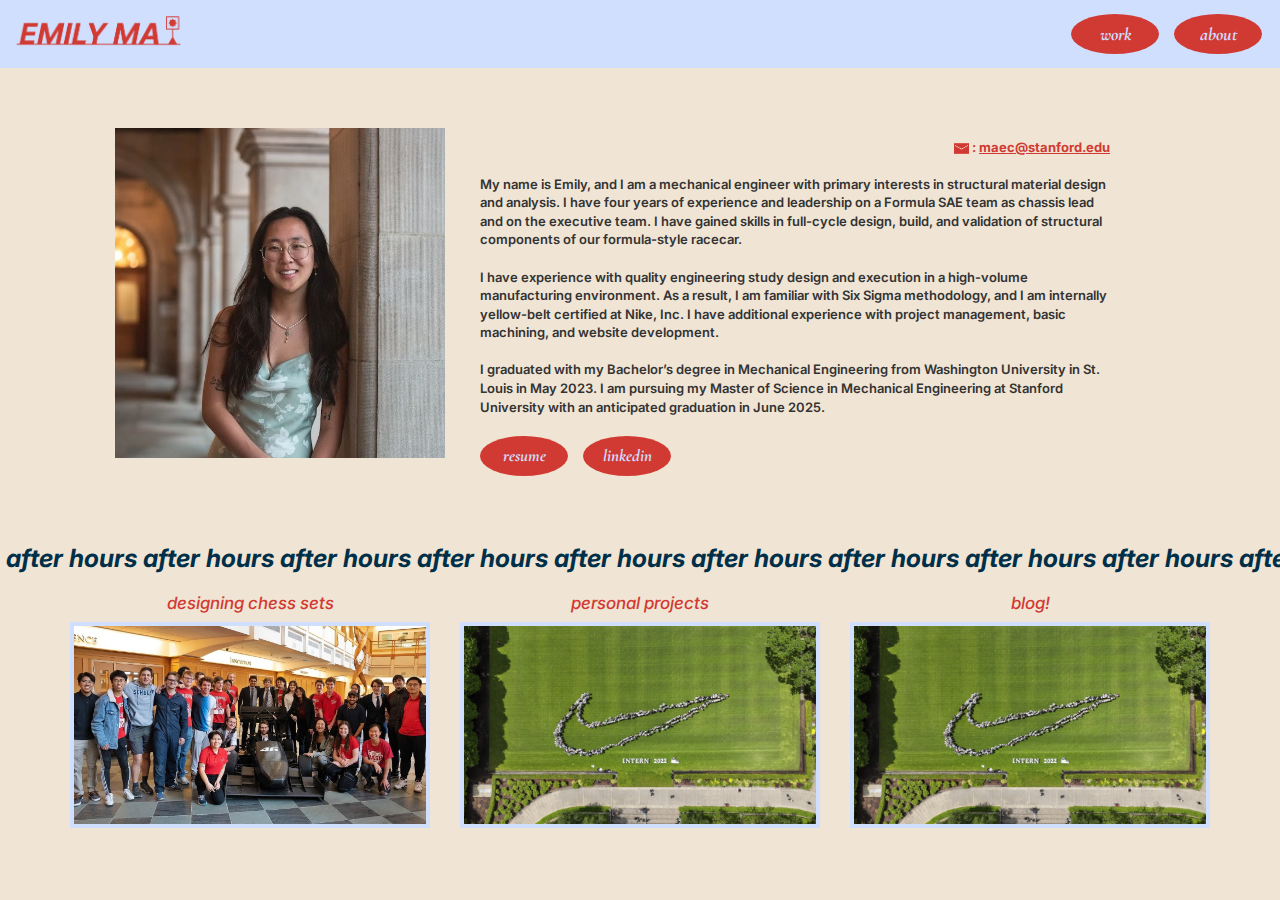
==== about.html @ 8ae1ced3 "font" ====
<!DOCTYPE html>

<html lang="en">
    <meta name="viewport" content="width=device-width, initial-scale=1.0">
    <head>
        <link rel="stylesheet" href="style.css">
        <meta charset="utf-8">
        <meta name="viewport" content="width=device-width, initial-scale=1">
        <link rel="stylesheet" href="https://maxcdn.bootstrapcdn.com/bootstrap/3.4.1/css/bootstrap.min.css">
        <script src="https://ajax.googleapis.com/ajax/libs/jquery/3.6.1/jquery.min.js"></script>
        <script src="https://maxcdn.bootstrapcdn.com/bootstrap/3.4.1/js/bootstrap.min.js"></script>
    </head>

    <!-- NAV BAR -->
    <body style=" background-color: #F0E4D4;">
        <div class="sticky">
            <div>
          <p style="float:left">
            <a style="all: unset;" href="index.html"> <img src="nameheader.png" style="width:180px;padding-top:1px;"></a>
            </p>
          </div>
          <ul>
            <li class="ellipse"><a style="text-decoration: none; color:#D1DFFF" href="about.html">about</a></li>
            <li class="ellipse"><a style="text-decoration: none; color:#D1DFFF" href="work.html">work</a></li>
          </ul>
          <div style="clear:both"></div>
    </div>
    <!-- NAV BAR -->


        <div class="container" style="padding:60px;">
            <div class="row">
              <div class="col-md-4">
                <img src="profilepic.jpeg" style="width:100%;"> 
              </div>
              <div class="col-md-7" style="padding:0px;padding-top: 10px; font-size:13px; font-family:INTER; font-weight:600; margin-left:20px; margin-right:20px;">
                 
                <p style="float:right; color:#D13A32;font-weight:bold;"><img src="mailicon.png" style="width:15px"> : <a style="all: unset; text-decoration:underline" href = "mailto: maec@stanford.edu">  maec@stanford.edu</a></p> 
                <br/><br/>
                My name is Emily, and I am a mechanical engineer with primary interests in structural 
                material design and analysis. I have four years of experience and leadership on a 
                Formula SAE team as chassis lead and on the executive team. I have gained skills in 
                full-cycle design, build, and validation of structural components of our formula-style 
                racecar.
                <br/> <br/> 
                I have experience with quality engineering study design and execution in a high-volume 
                manufacturing environment. As a result, I am familiar with Six Sigma methodology, and I 
                am internally yellow-belt certified at Nike, Inc. I have additional experience with 
                project management, basic machining, and website development.
                <br/> <br/> 
                I graduated with my Bachelor’s degree in Mechanical Engineering from Washington University 
                in St. Louis in May 2023. I am pursuing my Master of Science in Mechanical Engineering 
                at Stanford University with an anticipated graduation in June 2025. 

                 <br/> <br/> 
                    <ul>
                        <li class="ellipse" style="float:left; margin-left:0;"><a style="text-decoration: none; font-size:17px;text-align:center; color:#D1DFFF" href="https://drive.google.com/file/d/1CXwYgTkrgsG9aexU4aAZuic1C6-2WCBN/view?usp=sharing" target="_blank">resume</a></li>
                        <li class="ellipse" style="float:left"><a style="text-decoration: none; font-size:17px; text-align:center; color:#D1DFFF" href="https://www.linkedin.com/in/maec" target="_blank">linkedin</a></li>
                    </ul>
                    <div style="clear:both"></div>
                  
              </div>
            </div>    
        </div>

      <!--
    <div id="featured-works">
          <p  class="summary-experience-block-title" style="text-align:center;  font-size:25px; color:black; ">
              after hours
          </p>
    </div> -->

    <div class="scrolling_text">
      <div class="text">
          <span>&nbsp;after hours</span>
          <span>after hours</span>
          <span>after hours</span>
          <span>after hours</span>
          <span>after hours</span>
          <span>after hours</span>
          <span>after hours</span>
          <span>after hours</span>
          <span>after hours</span>
          <span>after hours</span>
          <span>after hours</span>
          <span>after hours</span>
  
      </div>
      <div class="text">
          <span>&nbsp;after hours</span>
          <span>after hours</span>
          <span>after hours</span>
          <span>after hours</span>
          <span>after hours</span>
          <span>after hours</span>
          <span>after hours</span>
          <span>after hours</span>
          <span>after hours</span>
          <span>after hours</span>
          <span>after hours</span>
          <span>after hours</span>
          
      </div>
  </div>

        <div class="container" style="padding-bottom:60px;">
          <div class="row">
            <div class="col-md-4" >
              <a style="all: unset;" href="washufsae.html"><p class="summary-experience-block-title" style="margin-top:20px; text-align: center;">designing chess sets</p> </a>
              <a style="all: unset;" href="washufsae.html"><img src="racing1.JPG" style="width:100%; display:block;" class="image-slideshow"></a>
                
            </div>
            <div class="col-md-4" >
              <a style="all: unset;" href="nike.html"><p class="summary-experience-block-title" style="margin-top:20px;text-align: center;">personal projects</p></a>
              <a style="all: unset;" href="nike.html"> <img src="nike1.jpg" style="width:100%; display:block;" class="image-slideshow"> </a>
              
            </div>
            <div class="col-md-4" >
              <a style="all: unset;" href="nike.html"><p class="summary-experience-block-title" style="margin-top:20px;text-align: center;">blog!</p></a>
              <a style="all: unset;" href="nike.html"> <img src="nike1.jpg" style="width:100%; display:block;" class="image-slideshow"> </a>
            </div>
          </div>    
        </div>
        


        
        
      
        
      </body>
</html>
---- style.css ----
@import url('https://fonts.googleapis.com/css2?family=ADLaM+Display&family=Cormorant+Garamond:ital,wght@0,300;1,400&family=Inter:wght@800&display=swap');
@import url('https://fonts.googleapis.com/css2?family=ADLaM+Display&family=Cormorant+Garamond:ital@1&family=Inter:wght@600;800&display=swap');

.dot {
    height: 105px;
    width: 105px;
    background-color: #bbb;
    border-radius: 50%;
    display: inline-block;
    text-align: center;
    top: 50%;
  }

.center {
    border: 5px solid;
    margin: auto;
    width: 50%;
    padding: 10px;
}

#notes-block {
    /*border: 2px solid green;*/
    margin:10px;
    font-size: smaller;
    font-family: 'Century Gothic';
    line-height: 90%;

}

#summary-experience-block {
    /*border: 2px solid green;*/
    
    margin:40px;
    margin-left:50px;
    margin-right:50px;
    font-size: 11px;
    font-family: 'Century Gothic';
    line-height: 90%;
    padding:20px;

}

.summary-experience-block-title {
    
    font-family: 'INTER';
    font-size: 17px;
    font-style:italic;
    font-weight:500;
    line-height: 90%;
    color: #D13A32;

}
#main-center-name-block {
    /*border: 2px solid green;*/
    margin:10px;
    font-family: 'Cormorant Garamond';
    font-weight:800;
    font-style:italic;
    font-size:larger;
    margin: auto;
    padding:10px;
    width:100%;
    max-width:600px;
}

#more {
    /*border: 2px solid green;*/
    font-family: 'Cormorant Garamond';
    font-weight:800;
    font-style:italic;
    font-size:18px;
    text-align:center;
}

#more-parent {
    /*border: 2px solid green;*/
    margin: 0 auto;
    width:100px;
}
.sticky{
    position:sticky;
    top: 0px;
    background-color: #D1DFFF;
    color: #fff;
    padding: 13px;
    padding-bottom:8px;
    text-align:center;
    font-size:18px;
    z-index: 10;
}



ul {
    list-style-type: none;
    margin: 0;
    padding: 0;
        
}
li {
    display: inline;
    float: right;
    margin-right:5px;
    margin-left:10px;

}
a {
    display: block;
    padding: 8px;
    background-color: #dddddd;
    color:#D1DFFF;
    text-decoration: none;
    font-family:'Cormorant Garamond';
    font-style:italic;
    font-weight:800;

}
.ellipse:hover {
    background-color: #9a2822;
}
.ellipse{
    background-color: #D13A32;
    height: 40px;
    width: 88px;
    border-radius: 50%; 
    margin-top:1px;
    margin-bottom:5px;
}
.ellipse-more:hover {
    background-color: #aac4ff;
}
.ellipse-more{
    background-color: #D1DFFF;
    height: 40px;
    width: 88px;
    border-radius: 50%; 
}
    
#email-hove:hover {
    color: #9a2822;
}


.col-md-6 {
    margin-top:10px; 
    padding-bottom:10px;
}

.vert-center{
    display: flex;
    align-items: center;
    justify-content: center;
    height: 74vh;
    min-height:300px;
    
}
.image-slideshow{
    display:none;
    border:4px solid #D1DFFF;
}


.about-subheading-role-description{
    text-decoration: none;
    font-family:'Cormorant Garamond';
    font-style:italic;
    font-weight:800;
    font-size:medium;
}



.scrolling_text {
    width: 100%;
    overflow: hidden;
    display: flex;
    white-space: nowrap;
    font-weight: 800;
}

@keyframes animate_text {
    from {
      transform: translate3d(0, 0, 0);
    }
    to {
      transform: translate3d(-100%, 0, 0);
    }
}
.text {
    font-size: 25px;
    color: #003049;
    animation: animate_text 30s linear infinite; /* The animation property */
    font-family: 'INTER';
    font-weight: 700;
    font-style:italic;
}

.image-test {
    opacity: 1;
    display: block;
    width: 100%;
    height: auto;
    transition: .5s ease;
    backface-visibility: hidden;
  }

.middle-test {
    transition: .5s ease;
    opacity: 0;
    position: absolute;
    top: 50%;
    left: 50%;
    transform: translate(-50%, -50%);
    -ms-transform: translate(-50%, -50%);
    text-align: center;
  }

/* experience photo darkens on hover */
.container-test:hover .image-test {
    filter:brightness(70%);     
}

.container-test:hover .middle-test {
    opacity: 1;
  }
  
/* hovering over experience shows */
.text-test {
    background-color: #003049;
    color: #D1DFFF;
    font-size: 13px;
    font-family:Georgia;
    padding: 16px 16px;
  }

  .bold-on-hover a:hover {
    all:unset;
    font-weight: bolder;
    color: #003049;
  }
  .bold-on-hover{
    all:unset;
    
    
  }
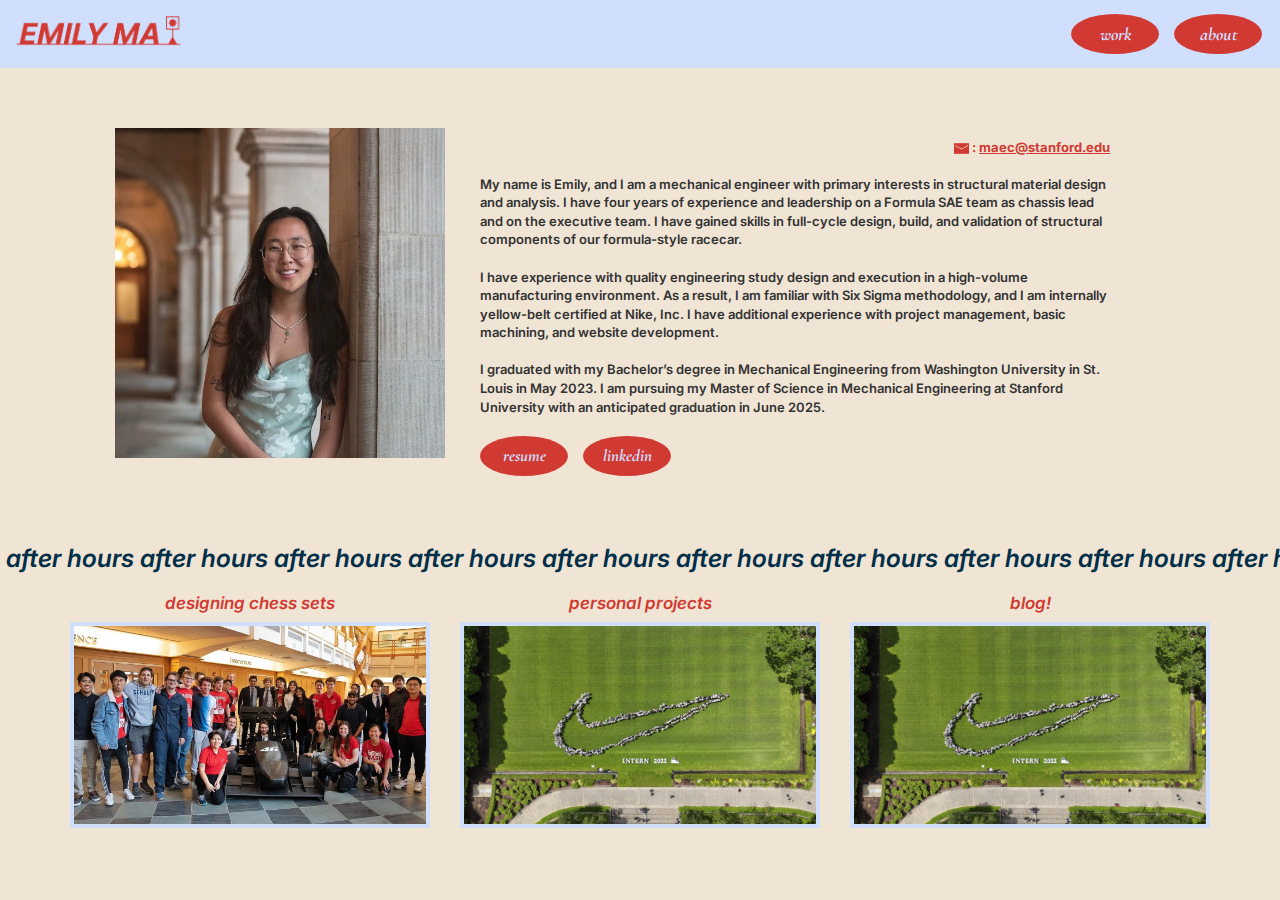
==== commit 58b61067: "this is the one" ====
--- a/about.html
+++ b/about.html
@@ -71,8 +71,10 @@
     </div> -->
 
     <div class="scrolling_text">
-      <div class="text">
+      <div class="text" style="font-family:INTER; font-weight:600;">
           <span>&nbsp;after hours</span>
+          <span>after hours</span>
+          <span>after hours</span>
           <span>after hours</span>
           <span>after hours</span>
           <span>after hours</span>
@@ -99,6 +101,8 @@
           <span>after hours</span>
           <span>after hours</span>
           <span>after hours</span>
+          <span>after hours</span>
+          <span>after hours</span>
           
       </div>
   </div>
@@ -106,18 +110,36 @@
         <div class="container" style="padding-bottom:60px;">
           <div class="row">
             <div class="col-md-4" >
-              <a style="all: unset;" href="washufsae.html"><p class="summary-experience-block-title" style="margin-top:20px; text-align: center;">designing chess sets</p> </a>
-              <a style="all: unset;" href="washufsae.html"><img src="racing1.JPG" style="width:100%; display:block;" class="image-slideshow"></a>
+              <a style="all: unset;" href="washufsae.html">
+                <p class="summary-experience-block-title" style="margin-top:20px; text-align: center; font-family:INTER; font-weight:600;">
+                  designing chess sets
+                </p> 
+              </a>
+              <a style="all: unset;" href="washufsae.html">
+                <img src="racing1.JPG" style="width:100%; display:block;" class="image-slideshow">
+              </a>
                 
             </div>
             <div class="col-md-4" >
-              <a style="all: unset;" href="nike.html"><p class="summary-experience-block-title" style="margin-top:20px;text-align: center;">personal projects</p></a>
-              <a style="all: unset;" href="nike.html"> <img src="nike1.jpg" style="width:100%; display:block;" class="image-slideshow"> </a>
+              <a style="all: unset;" href="nike.html">
+                <p class="summary-experience-block-title" style="margin-top:20px;text-align: center; font-family:INTER; font-weight:600;">
+                  personal projects
+                </p>
+              </a>
+              <a style="all: unset;" href="nike.html"> 
+                <img src="nike1.jpg" style="width:100%; display:block;" class="image-slideshow"> 
+              </a>
               
             </div>
             <div class="col-md-4" >
-              <a style="all: unset;" href="nike.html"><p class="summary-experience-block-title" style="margin-top:20px;text-align: center;">blog!</p></a>
-              <a style="all: unset;" href="nike.html"> <img src="nike1.jpg" style="width:100%; display:block;" class="image-slideshow"> </a>
+              <a style="all: unset;" href="nike.html">
+                <p class="summary-experience-block-title" style="margin-top:20px;text-align: center;font-family:INTER; font-weight:600;">
+                  blog!
+                </p>
+              </a>
+              <a style="all: unset;" href="nike.html"> 
+                <img src="nike1.jpg" style="width:100%; display:block;" class="image-slideshow"> 
+              </a>
             </div>
           </div>    
         </div>
--- a/style.css
+++ b/style.css
@@ -175,7 +175,8 @@
     overflow: hidden;
     display: flex;
     white-space: nowrap;
-    font-weight: 800;
+    font-weight:600;
+
 }
 
 @keyframes animate_text {
@@ -191,7 +192,7 @@
     color: #003049;
     animation: animate_text 30s linear infinite; /* The animation property */
     font-family: 'INTER';
-    font-weight: 700;
+    font-weight:600;
     font-style:italic;
 }
 
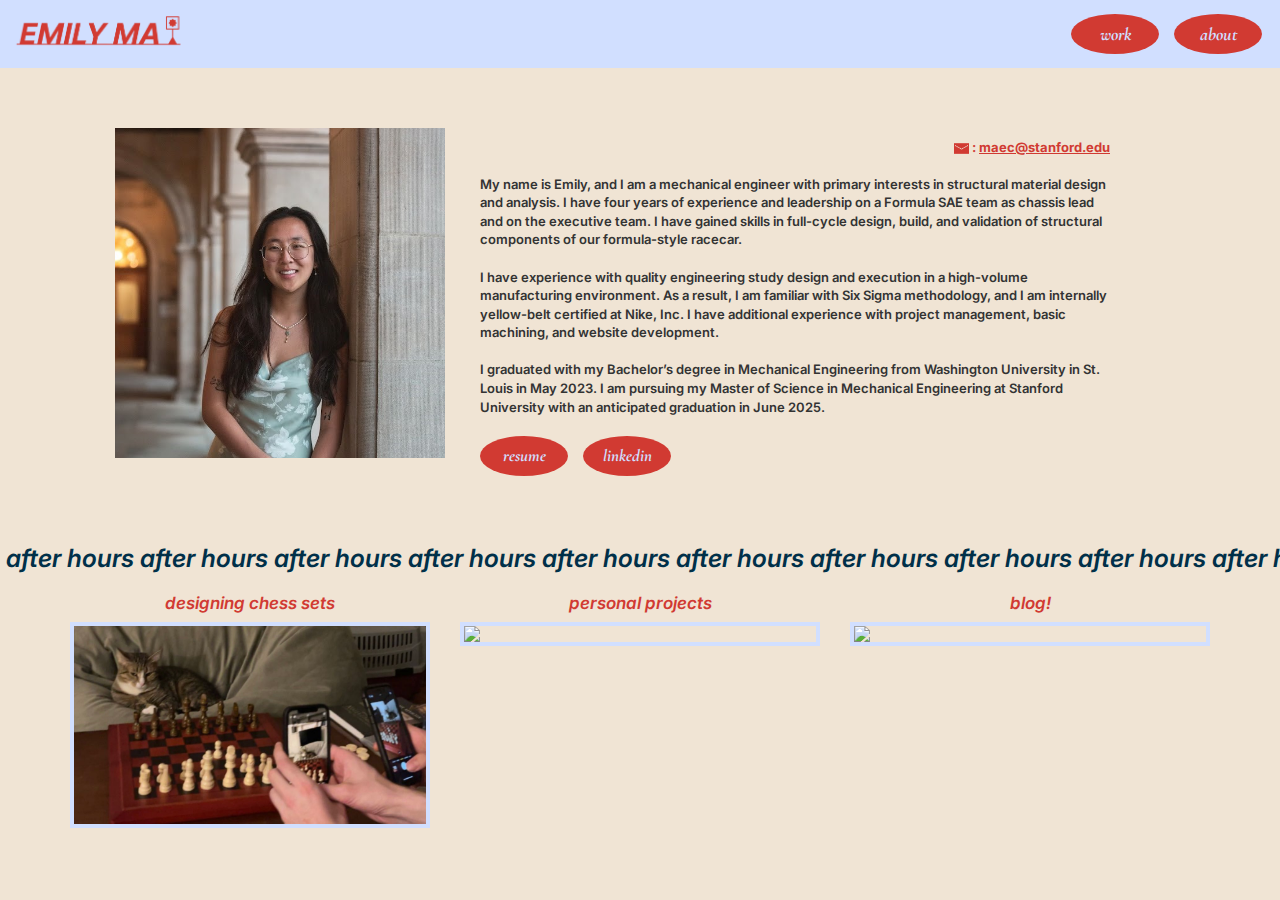
==== commit c60b95e5: "final test" ====
--- a/about.html
+++ b/about.html
@@ -111,34 +111,34 @@
           <div class="row">
             <div class="col-md-4" >
               <a style="all: unset;" href="washufsae.html">
-                <p class="summary-experience-block-title" style="margin-top:20px; text-align: center; font-family:INTER; font-weight:600;">
+                <p class="summary-experience-block-title" style="margin-top:20px; text-align: center; font-family:INTER; font-weight:600; font-style:italic;">
                   designing chess sets
                 </p> 
               </a>
               <a style="all: unset;" href="washufsae.html">
-                <img src="racing1.JPG" style="width:100%; display:block;" class="image-slideshow">
+                <img src="chess1.JPG" style="width:100%; display:block;" class="image-slideshow">
               </a>
                 
             </div>
             <div class="col-md-4" >
               <a style="all: unset;" href="nike.html">
-                <p class="summary-experience-block-title" style="margin-top:20px;text-align: center; font-family:INTER; font-weight:600;">
+                <p class="summary-experience-block-title" style="margin-top:20px;text-align: center; font-family:INTER; font-weight:600; font-style:italic;">
                   personal projects
                 </p>
               </a>
               <a style="all: unset;" href="nike.html"> 
-                <img src="nike1.jpg" style="width:100%; display:block;" class="image-slideshow"> 
+                <img src="makerspace2.jpg" style="width:100%; display:block;" class="image-slideshow"> 
               </a>
               
             </div>
             <div class="col-md-4" >
               <a style="all: unset;" href="nike.html">
-                <p class="summary-experience-block-title" style="margin-top:20px;text-align: center;font-family:INTER; font-weight:600;">
+                <p class="summary-experience-block-title" style="margin-top:20px;text-align: center;font-family:INTER; font-weight:600;font-style:italic;">
                   blog!
                 </p>
               </a>
               <a style="all: unset;" href="nike.html"> 
-                <img src="nike1.jpg" style="width:100%; display:block;" class="image-slideshow"> 
+                <img src="blog.jpg" style="width:100%; display:block;" class="image-slideshow"> 
               </a>
             </div>
           </div>    
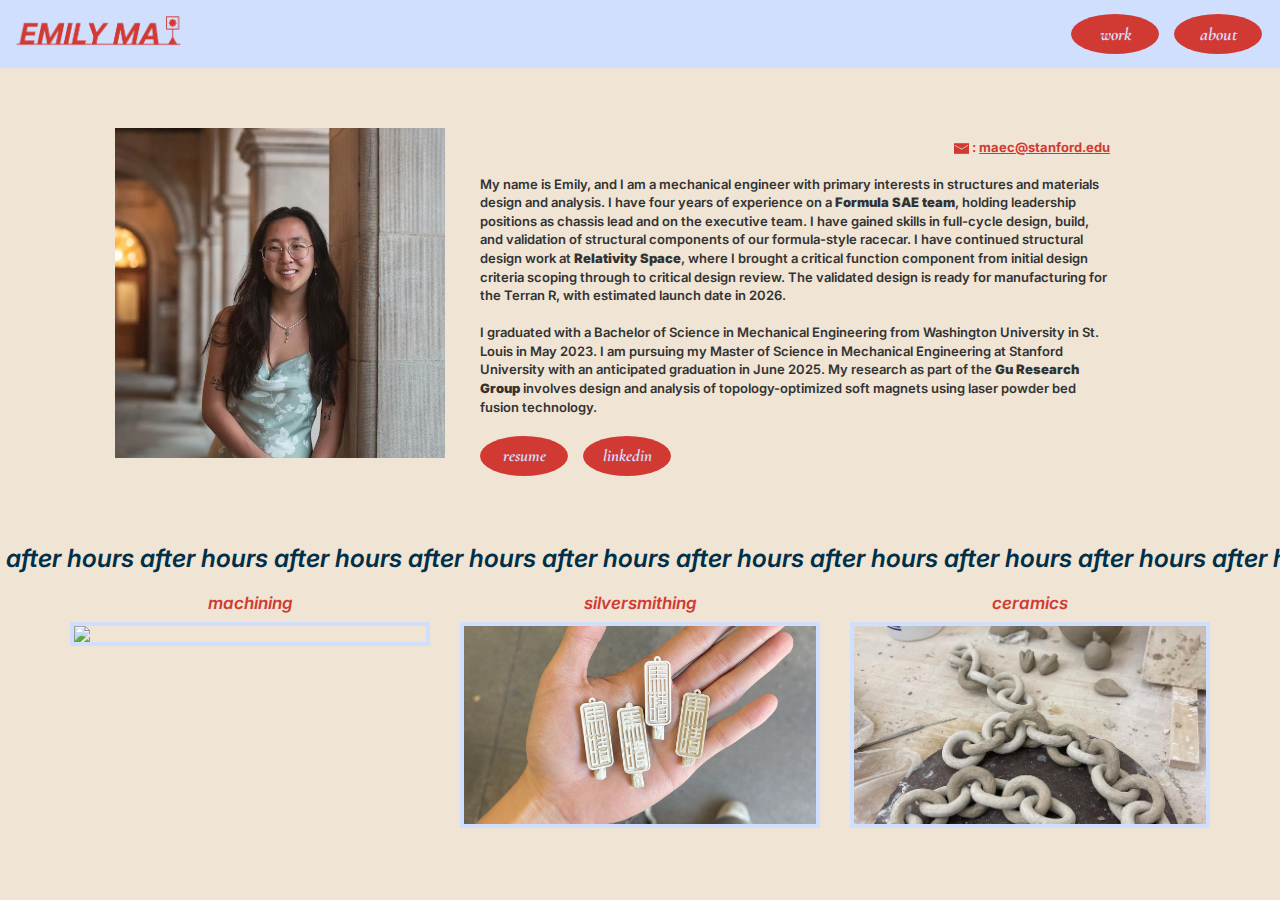
==== commit 721fdaf9: "adding to about page" ====
--- a/about.html
+++ b/about.html
@@ -25,8 +25,7 @@
           </ul>
           <div style="clear:both"></div>
     </div>
-    <!-- NAV BAR -->
-
+ 
 
         <div class="container" style="padding:60px;">
             <div class="row">
@@ -37,20 +36,25 @@
                  
                 <p style="float:right; color:#D13A32;font-weight:bold;"><img src="mailicon.png" style="width:15px"> : <a style="all: unset; text-decoration:underline" href = "mailto: maec@stanford.edu">  maec@stanford.edu</a></p> 
                 <br/><br/>
-                My name is Emily, and I am a mechanical engineer with primary interests in structural 
-                material design and analysis. I have four years of experience and leadership on a 
-                Formula SAE team as chassis lead and on the executive team. I have gained skills in 
+                My name is Emily, and I am a mechanical engineer with primary interests in structures and 
+                materials design and analysis. I have four years of experience on a <a href="https://washuracing.com/" id="about-link-hov">Formula SAE team</a>, 
+                holding leadership positions as chassis lead and on the executive team. I have gained skills in 
                 full-cycle design, build, and validation of structural components of our formula-style 
-                racecar.
-                <br/> <br/> 
+                racecar. I have continued structural design work at <a href="https://www.relativityspace.com/" id="about-link-hov">Relativity Space</a>, where I brought a critical 
+                function component from initial design criteria scoping through to critical design review. 
+                The validated design is ready for manufacturing for the Terran R, with estimated launch date in 2026.
+                <!--<br/> <br/> 
                 I have experience with quality engineering study design and execution in a high-volume 
                 manufacturing environment. As a result, I am familiar with Six Sigma methodology, and I 
                 am internally yellow-belt certified at Nike, Inc. I have additional experience with 
-                project management, basic machining, and website development.
+                project management, basic machining, and website development. 
+                -->
                 <br/> <br/> 
-                I graduated with my Bachelor’s degree in Mechanical Engineering from Washington University 
+                I graduated with a Bachelor of Science in Mechanical Engineering from Washington University 
                 in St. Louis in May 2023. I am pursuing my Master of Science in Mechanical Engineering 
-                at Stanford University with an anticipated graduation in June 2025. 
+                at Stanford University with an anticipated graduation in June 2025. My research 
+                as part of the <a href="https://gulab.stanford.edu/" id="about-link-hov">Gu Research Group</a> involves design and analysis of 
+                 topology-optimized soft magnets using laser powder bed fusion technology.
 
                  <br/> <br/> 
                     <ul>
@@ -63,12 +67,6 @@
             </div>    
         </div>
 
-      <!--
-    <div id="featured-works">
-          <p  class="summary-experience-block-title" style="text-align:center;  font-size:25px; color:black; ">
-              after hours
-          </p>
-    </div> -->
 
     <div class="scrolling_text">
       <div class="text" style="font-family:INTER; font-weight:600;">
@@ -110,35 +108,35 @@
         <div class="container" style="padding-bottom:60px;">
           <div class="row">
             <div class="col-md-4" >
-              <a style="all: unset;" href="washufsae.html">
+              <a style="all: unset;" href="personalproject.html">
                 <p class="summary-experience-block-title" style="margin-top:20px; text-align: center; font-family:INTER; font-weight:600; font-style:italic;">
-                  designing chess sets
+                  machining
                 </p> 
               </a>
-              <a style="all: unset;" href="washufsae.html">
-                <img src="chess1.JPG" style="width:100%; display:block;" class="image-slideshow">
+              <a style="all: unset;" href="personalproject.html">
+                <img src="machining.JPG" style="width:100%; display:block;" class="image-slideshow">
               </a>
                 
             </div>
             <div class="col-md-4" >
-              <a style="all: unset;" href="nike.html">
+              <a style="all: unset;" href="silversmithing.html">
                 <p class="summary-experience-block-title" style="margin-top:20px;text-align: center; font-family:INTER; font-weight:600; font-style:italic;">
-                  personal projects
+                  silversmithing
                 </p>
               </a>
-              <a style="all: unset;" href="nike.html"> 
-                <img src="makerspace2.jpg" style="width:100%; display:block;" class="image-slideshow"> 
+              <a style="all: unset;" href="silversmithing.html"> 
+                <img src="silversmithing.jpg" style="width:100%; display:block;" class="image-slideshow"> 
               </a>
               
             </div>
             <div class="col-md-4" >
-              <a style="all: unset;" href="nike.html">
+              <a style="all: unset;" href="ceramics.html">
                 <p class="summary-experience-block-title" style="margin-top:20px;text-align: center;font-family:INTER; font-weight:600;font-style:italic;">
-                  blog!
+                  ceramics
                 </p>
               </a>
-              <a style="all: unset;" href="nike.html"> 
-                <img src="blog.jpg" style="width:100%; display:block;" class="image-slideshow"> 
+              <a style="all: unset;" href="ceramics.html"> 
+                <img src="ceramics.jpg" style="width:100%; display:block;" class="image-slideshow"> 
               </a>
             </div>
           </div>    
--- a/style.css
+++ b/style.css
@@ -1,5 +1,6 @@
 @import url('https://fonts.googleapis.com/css2?family=ADLaM+Display&family=Cormorant+Garamond:ital,wght@0,300;1,400&family=Inter:wght@800&display=swap');
 @import url('https://fonts.googleapis.com/css2?family=ADLaM+Display&family=Cormorant+Garamond:ital@1&family=Inter:wght@600;800&display=swap');
+@import url('https://fonts.googleapis.com/css2?family=Libre+Baskerville:ital,wght@0,400;0,700;1,400&display=swap');
 
 .dot {
     height: 105px;
@@ -76,6 +77,38 @@
     /*border: 2px solid green;*/
     margin: 0 auto;
     width:100px;
+}
+
+#about-link-hov {
+    all:unset;
+    font-weight:bolder
+
+}
+
+#about-link-hov:hover {
+    color: #9a2822;
+}
+
+#personalproject-heading{
+    font-family:'Libre Baskerville';
+    font-weight:700;
+    font-size:40px;
+    color: #023f7a;
+}
+.personalproject-subheading{
+    all:unset;
+    font-family:'Libre Baskerville';
+    font-weight:700;
+    font-size:30px;
+    color: #023f7a;
+    padding-right:30px;
+    position:absolute;
+    right: 50px;
+}
+
+.personalproject-caption{
+    all:unset;
+    font-size:20;
 }
 .sticky{
     position:sticky;
@@ -247,7 +280,29 @@
 
   
   
-  
-
-
-  
+  #background-mahjong-bird{
+    padding-top:30px;
+    margin-top:10px;
+    background-image: url("path1789.png");
+    background-repeat: no-repeat, repeat;
+
+    background-size:30%;
+    background-attachment: fixed;
+    background-position: 2% 100px;
+    
+    
+    
+    /*
+    
+    background-repeat: repeat-y;
+    background-position: 2% 0%;
+    
+    background-repeat:no-repeat;
+    
+    */
+    
+  }
+  
+
+
+  
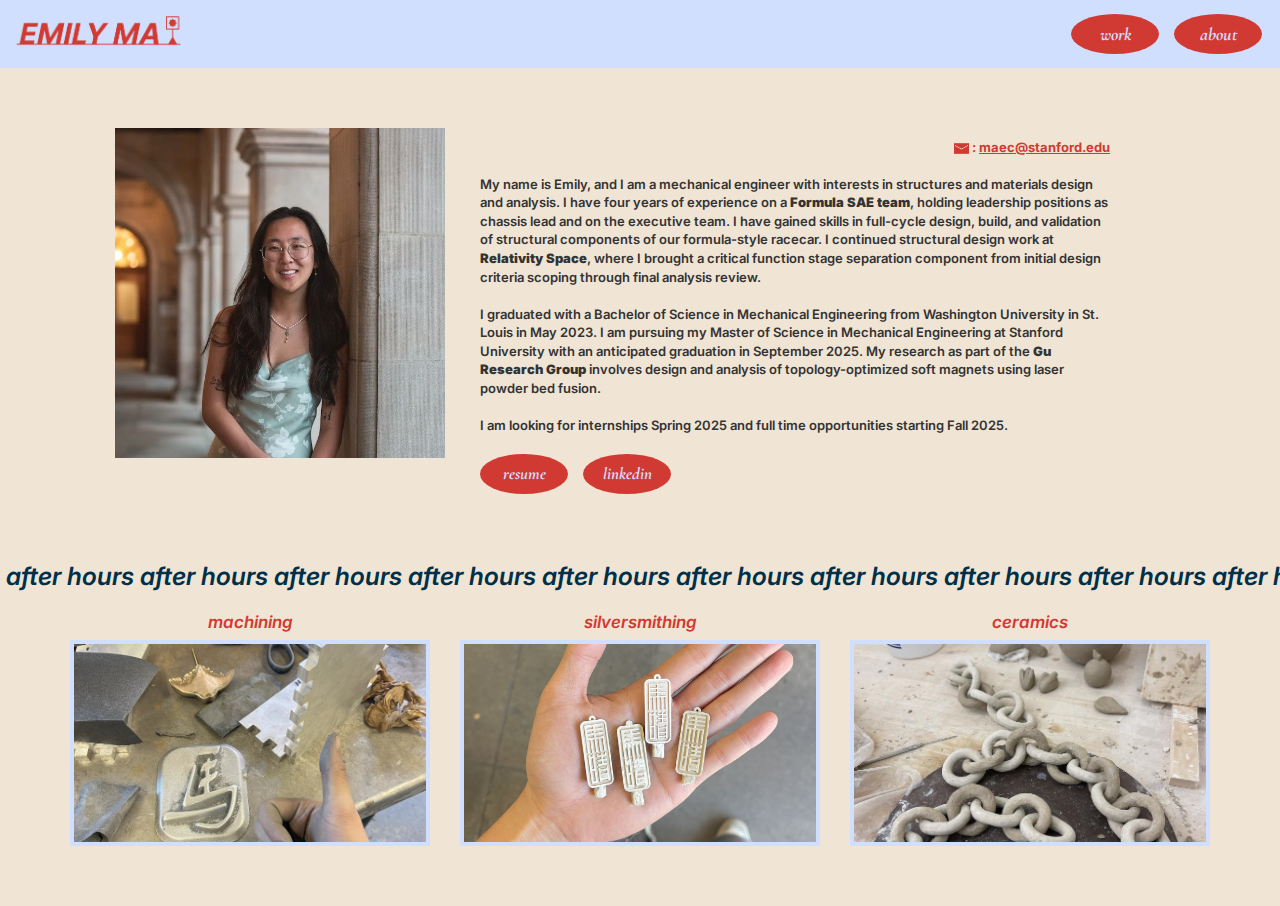
==== commit 5e24a737: "sorry for party rocking" ====
--- a/about.html
+++ b/about.html
@@ -12,7 +12,7 @@
     </head>
 
     <!-- NAV BAR -->
-    <body style=" background-color: #F0E4D4;">
+    <body style=" background-color: #F0E4D4;padding-top:0px;">
         <div class="sticky">
             <div>
           <p style="float:left">
@@ -36,14 +36,17 @@
                  
                 <p style="float:right; color:#D13A32;font-weight:bold;"><img src="mailicon.png" style="width:15px"> : <a style="all: unset; text-decoration:underline" href = "mailto: maec@stanford.edu">  maec@stanford.edu</a></p> 
                 <br/><br/>
-                My name is Emily, and I am a mechanical engineer with primary interests in structures and 
+                My name is Emily, and I am a mechanical engineer with interests in structures and 
                 materials design and analysis. I have four years of experience on a <a href="https://washuracing.com/" id="about-link-hov">Formula SAE team</a>, 
                 holding leadership positions as chassis lead and on the executive team. I have gained skills in 
                 full-cycle design, build, and validation of structural components of our formula-style 
-                racecar. I have continued structural design work at <a href="https://www.relativityspace.com/" id="about-link-hov">Relativity Space</a>, where I brought a critical 
-                function component from initial design criteria scoping through to critical design review. 
-                The validated design is ready for manufacturing for the Terran R, with estimated launch date in 2026.
-                <!--<br/> <br/> 
+                racecar. I continued structural design work at <a href="https://www.relativityspace.com/" id="about-link-hov">Relativity Space</a>, where I brought a critical 
+                function stage separation component from initial design criteria scoping through final analysis review. 
+                 <!--<br/> <br/> 
+
+
+                  The validated design motivates the critical design review for the component, which will fly with Terran R in 2026.
+               
                 I have experience with quality engineering study design and execution in a high-volume 
                 manufacturing environment. As a result, I am familiar with Six Sigma methodology, and I 
                 am internally yellow-belt certified at Nike, Inc. I have additional experience with 
@@ -52,11 +55,13 @@
                 <br/> <br/> 
                 I graduated with a Bachelor of Science in Mechanical Engineering from Washington University 
                 in St. Louis in May 2023. I am pursuing my Master of Science in Mechanical Engineering 
-                at Stanford University with an anticipated graduation in June 2025. My research 
+                at Stanford University with an anticipated graduation in September 2025. My research 
                 as part of the <a href="https://gulab.stanford.edu/" id="about-link-hov">Gu Research Group</a> involves design and analysis of 
-                 topology-optimized soft magnets using laser powder bed fusion technology.
+                 topology-optimized soft magnets using laser powder bed fusion.
 
                  <br/> <br/> 
+                I am looking for internships Spring 2025 and full time opportunities starting Fall 2025.
+                <br/> <br/> 
                     <ul>
                         <li class="ellipse" style="float:left; margin-left:0;"><a style="text-decoration: none; font-size:17px;text-align:center; color:#D1DFFF" href="https://drive.google.com/file/d/1CXwYgTkrgsG9aexU4aAZuic1C6-2WCBN/view?usp=sharing" target="_blank">resume</a></li>
                         <li class="ellipse" style="float:left"><a style="text-decoration: none; font-size:17px; text-align:center; color:#D1DFFF" href="https://www.linkedin.com/in/maec" target="_blank">linkedin</a></li>
@@ -114,7 +119,7 @@
                 </p> 
               </a>
               <a style="all: unset;" href="personalproject.html">
-                <img src="machining.JPG" style="width:100%; display:block;" class="image-slideshow">
+                <img src="machining2.jpg" style="width:100%; display:block;" class="image-slideshow">
               </a>
                 
             </div>
@@ -130,14 +135,13 @@
               
             </div>
             <div class="col-md-4" >
-              <a style="all: unset;" href="ceramics.html">
+              
                 <p class="summary-experience-block-title" style="margin-top:20px;text-align: center;font-family:INTER; font-weight:600;font-style:italic;">
                   ceramics
                 </p>
-              </a>
-              <a style="all: unset;" href="ceramics.html"> 
+                            
                 <img src="ceramics.jpg" style="width:100%; display:block;" class="image-slideshow"> 
-              </a>
+              
             </div>
           </div>    
         </div>
--- a/style.css
+++ b/style.css
@@ -192,6 +192,11 @@
     border:4px solid #D1DFFF;
 }
 
+.image-slideshow2{
+    display:none;
+    border:4px solid #D1DFFF;
+}
+
 
 .about-subheading-role-description{
     text-decoration: none;
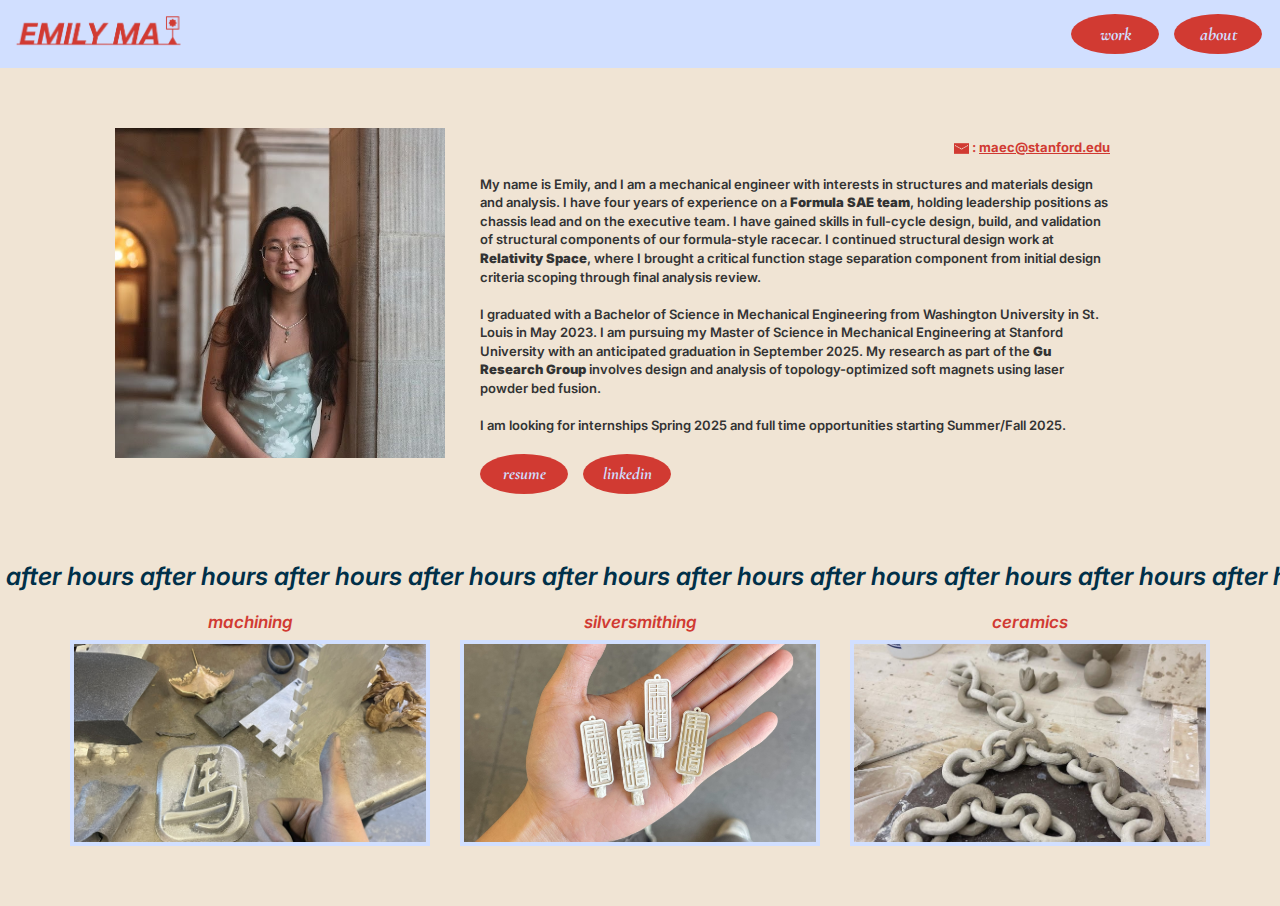
==== commit cd8b60f1: "Update about.html" ====
--- a/about.html
+++ b/about.html
@@ -60,10 +60,10 @@
                  topology-optimized soft magnets using laser powder bed fusion.
 
                  <br/> <br/> 
-                I am looking for internships Spring 2025 and full time opportunities starting Fall 2025.
+                I am looking for internships Spring 2025 and full time opportunities starting Summer/Fall 2025.
                 <br/> <br/> 
                     <ul>
-                        <li class="ellipse" style="float:left; margin-left:0;"><a style="text-decoration: none; font-size:17px;text-align:center; color:#D1DFFF" href="https://drive.google.com/file/d/1CXwYgTkrgsG9aexU4aAZuic1C6-2WCBN/view?usp=sharing" target="_blank">resume</a></li>
+                        <li class="ellipse" style="float:left; margin-left:0;"><a style="text-decoration: none; font-size:17px;text-align:center; color:#D1DFFF" href="https://drive.google.com/file/d/11PqdAGpwhQWAGNshjyRqP3qTU-HX4o0w/view?usp=sharing" target="_blank">resume</a></li>
                         <li class="ellipse" style="float:left"><a style="text-decoration: none; font-size:17px; text-align:center; color:#D1DFFF" href="https://www.linkedin.com/in/maec" target="_blank">linkedin</a></li>
                     </ul>
                     <div style="clear:both"></div>
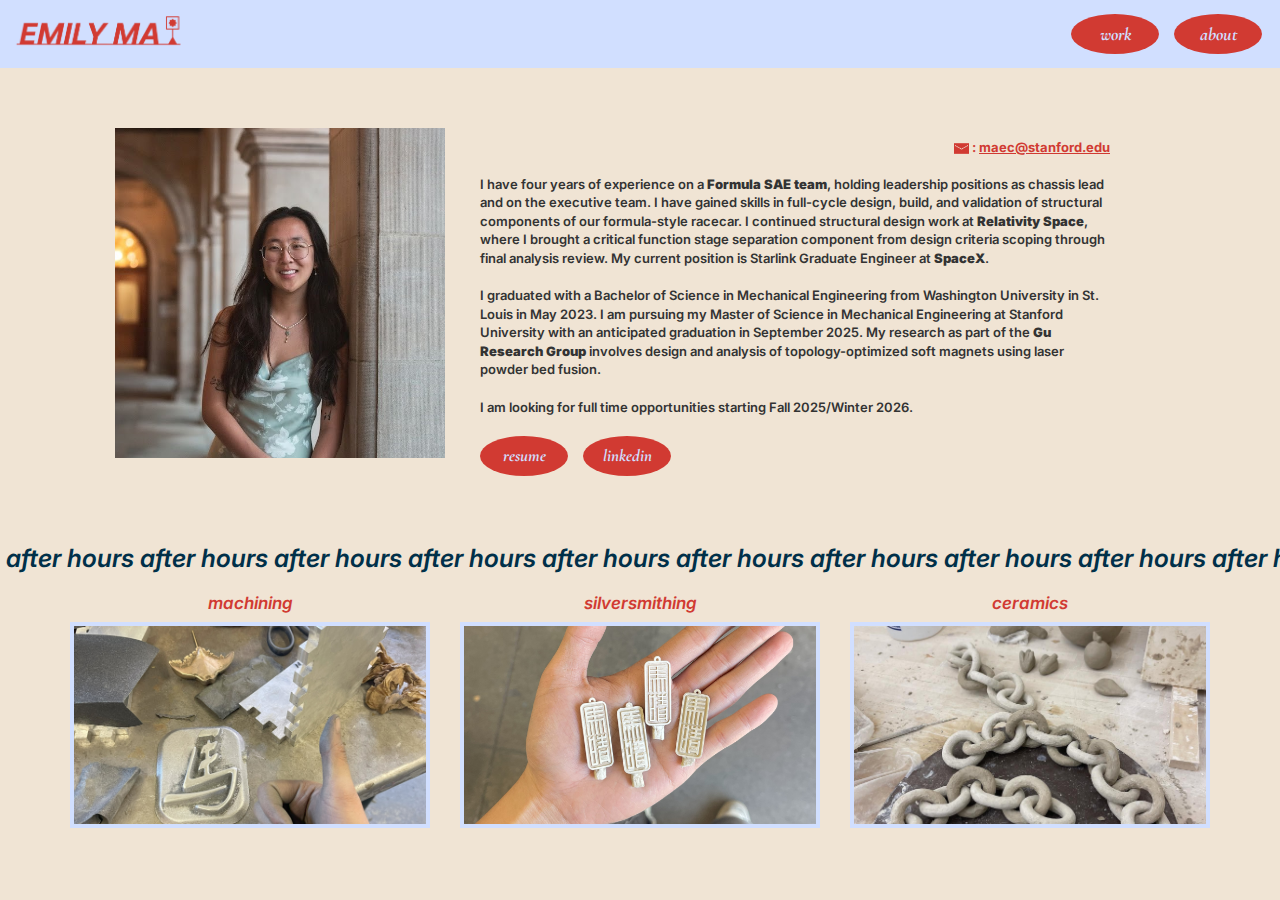
==== commit 5704ed4b: "goodtime" ====
--- a/about.html
+++ b/about.html
@@ -36,14 +36,14 @@
                  
                 <p style="float:right; color:#D13A32;font-weight:bold;"><img src="mailicon.png" style="width:15px"> : <a style="all: unset; text-decoration:underline" href = "mailto: maec@stanford.edu">  maec@stanford.edu</a></p> 
                 <br/><br/>
-                My name is Emily, and I am a mechanical engineer with interests in structures and 
-                materials design and analysis. I have four years of experience on a <a href="https://washuracing.com/" id="about-link-hov">Formula SAE team</a>, 
+                I have four years of experience on a <a href="https://washuracing.com/" id="about-link-hov">Formula SAE team</a>, 
                 holding leadership positions as chassis lead and on the executive team. I have gained skills in 
                 full-cycle design, build, and validation of structural components of our formula-style 
                 racecar. I continued structural design work at <a href="https://www.relativityspace.com/" id="about-link-hov">Relativity Space</a>, where I brought a critical 
-                function stage separation component from initial design criteria scoping through final analysis review. 
+                function stage separation component from design criteria scoping through final analysis review. My current position is Starlink Graduate Engineer at <a href="https://www.starlink.com/business/aviation" id="about-link-hov">SpaceX</a>.
                  <!--<br/> <br/> 
-
+My name is Emily, and I am a mechanical engineer with interests in structures and 
+                materials design and analysis. 
 
                   The validated design motivates the critical design review for the component, which will fly with Terran R in 2026.
                
@@ -60,7 +60,7 @@
                  topology-optimized soft magnets using laser powder bed fusion.
 
                  <br/> <br/> 
-                I am looking for internships Spring 2025 and full time opportunities starting Summer/Fall 2025.
+                I am looking for full time opportunities starting Fall 2025/Winter 2026.
                 <br/> <br/> 
                     <ul>
                         <li class="ellipse" style="float:left; margin-left:0;"><a style="text-decoration: none; font-size:17px;text-align:center; color:#D1DFFF" href="https://drive.google.com/file/d/11PqdAGpwhQWAGNshjyRqP3qTU-HX4o0w/view?usp=sharing" target="_blank">resume</a></li>
